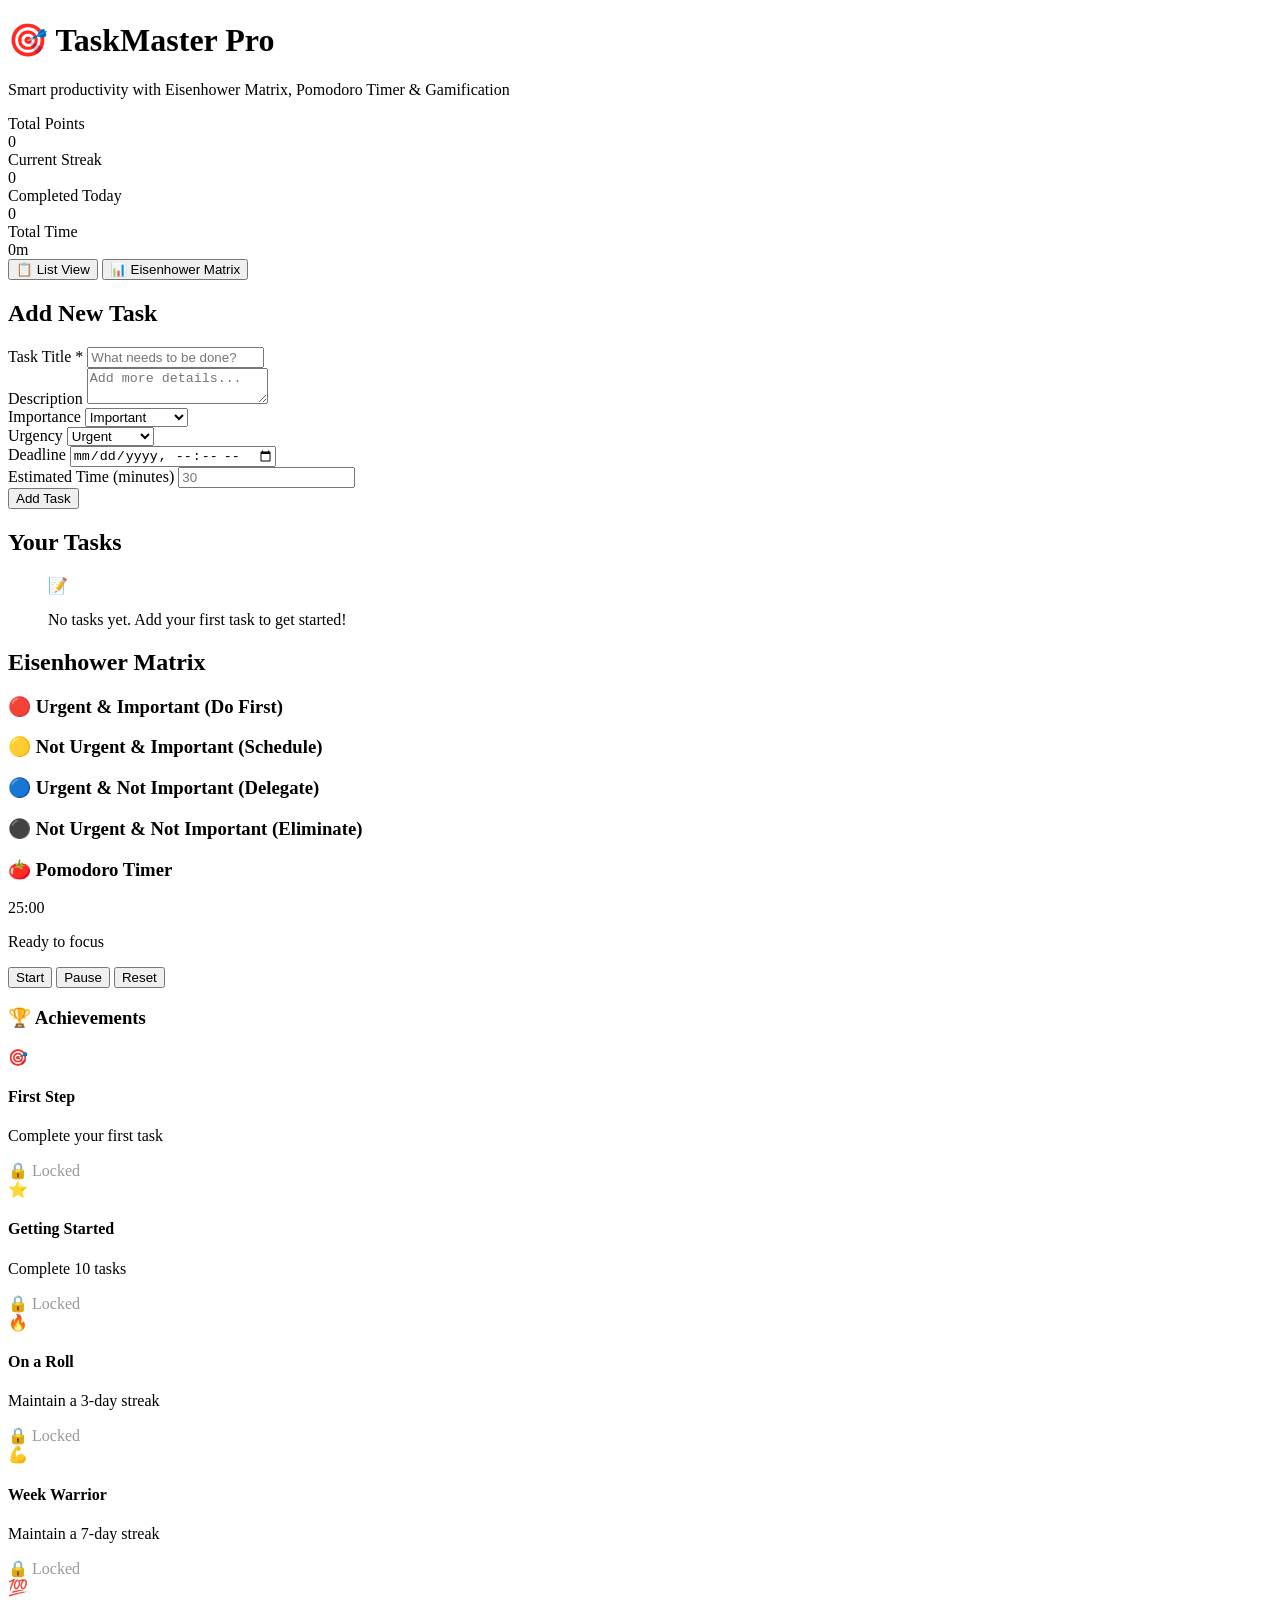
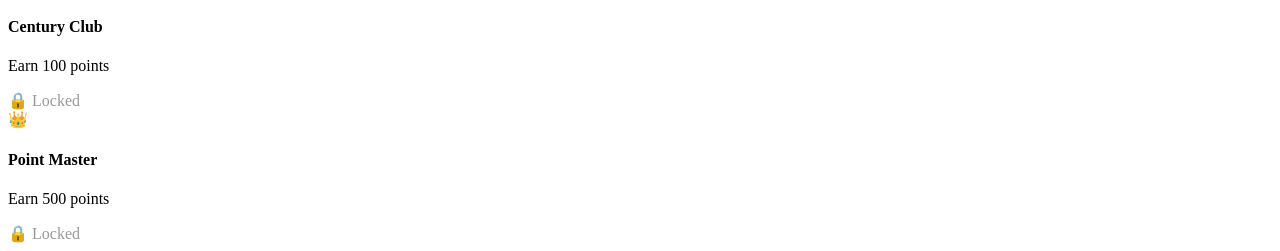
==== index.html @ 8b09146c "Rename Index.html to index.html" ====
<!DOCTYPE html>
<html lang="en">
<head>
    <meta charset="UTF-8">
    <meta name="viewport" content="width=device-width, initial-scale=1.0">
    <title>TaskMaster Pro - Smart To-Do List</title>
    <link rel="stylesheet" href="styles.css">
</head>
<body>
    <div class="container">
        <header>
            <h1>🎯 TaskMaster Pro</h1>
            <p>Smart productivity with Eisenhower Matrix, Pomodoro Timer & Gamification</p>
            
            <div class="stats-bar">
                <div class="stat-card">
                    <div class="stat-label">Total Points</div>
                    <div class="stat-value" id="totalPoints">0</div>
                </div>
                <div class="stat-card">
                    <div class="stat-label">Current Streak</div>
                    <div class="stat-value" id="currentStreak">0</div>
                </div>
                <div class="stat-card">
                    <div class="stat-label">Completed Today</div>
                    <div class="stat-value" id="completedToday">0</div>
                </div>
                <div class="stat-card">
                    <div class="stat-label">Total Time</div>
                    <div class="stat-value" id="totalTime">0h</div>
                </div>
            </div>

            <div class="view-tabs">
                <button class="tab-btn active" data-view="list">📋 List View</button>
                <button class="tab-btn" data-view="matrix">📊 Eisenhower Matrix</button>
            </div>
        </header>

        <div class="main-content">
            <div class="task-section">
                <div class="add-task-form">
                    <h2>Add New Task</h2>
                    <form id="taskForm">
                        <div class="form-group">
                            <label for="taskTitle">Task Title *</label>
                            <input type="text" id="taskTitle" required placeholder="What needs to be done?">
                        </div>

                        <div class="form-group">
                            <label for="taskDescription">Description</label>
                            <textarea id="taskDescription" placeholder="Add more details..."></textarea>
                        </div>

                        <div class="priority-urgency-grid">
                            <div class="form-group">
                                <label for="taskImportance">Importance</label>
                                <select id="taskImportance" required>
                                    <option value="important">Important</option>
                                    <option value="not-important">Not Important</option>
                                </select>
                            </div>

                            <div class="form-group">
                                <label for="taskUrgency">Urgency</label>
                                <select id="taskUrgency" required>
                                    <option value="urgent">Urgent</option>
                                    <option value="not-urgent">Not Urgent</option>
                                </select>
                            </div>
                        </div>

                        <div class="form-group">
                            <label for="taskDeadline">Deadline</label>
                            <input type="datetime-local" id="taskDeadline">
                        </div>

                        <div class="form-group">
                            <label for="taskEstimate">Estimated Time (minutes)</label>
                            <input type="number" id="taskEstimate" min="5" step="5" placeholder="30">
                        </div>

                        <button type="submit" class="btn btn-primary">Add Task</button>
                    </form>
                </div>

                <!-- List View -->
                <div class="view-section active" id="listView">
                    <h2>Your Tasks</h2>
                    <ul class="task-list" id="taskList"></ul>
                </div>

                <!-- Matrix View -->
                <div class="view-section" id="matrixView">
                    <h2>Eisenhower Matrix</h2>
                    <div class="matrix-grid">
                        <div class="matrix-quadrant quadrant-urgent-important">
                            <h3>🔴 Urgent & Important (Do First)</h3>
                            <ul class="task-list" id="urgentImportant"></ul>
                        </div>
                        <div class="matrix-quadrant quadrant-not-urgent-important">
                            <h3>🟡 Not Urgent & Important (Schedule)</h3>
                            <ul class="task-list" id="notUrgentImportant"></ul>
                        </div>
                        <div class="matrix-quadrant quadrant-urgent-not-important">
                            <h3>🔵 Urgent & Not Important (Delegate)</h3>
                            <ul class="task-list" id="urgentNotImportant"></ul>
                        </div>
                        <div class="matrix-quadrant quadrant-not-urgent-not-important">
                            <h3>⚫ Not Urgent & Not Important (Eliminate)</h3>
                            <ul class="task-list" id="notUrgentNotImportant"></ul>
                        </div>
                    </div>
                </div>
            </div>

            <div class="sidebar">
                <!-- Pomodoro Timer -->
                <div class="pomodoro-timer">
                    <h3>🍅 Pomodoro Timer</h3>
                    <div class="timer-display" id="timerDisplay">25:00</div>
                    <p id="timerStatus">Ready to focus</p>
                    <div class="timer-controls">
                        <button class="btn" id="startTimer">Start</button>
                        <button class="btn" id="pauseTimer">Pause</button>
                        <button class="btn" id="resetTimer">Reset</button>
                    </div>
                </div>

                <!-- Achievements -->
                <div class="achievements">
                    <h3>🏆 Achievements</h3>
                    <div id="achievementsList"></div>
                </div>
            </div>
        </div>
    </div>

    <script src="script.js"></script>
</body>
</html>
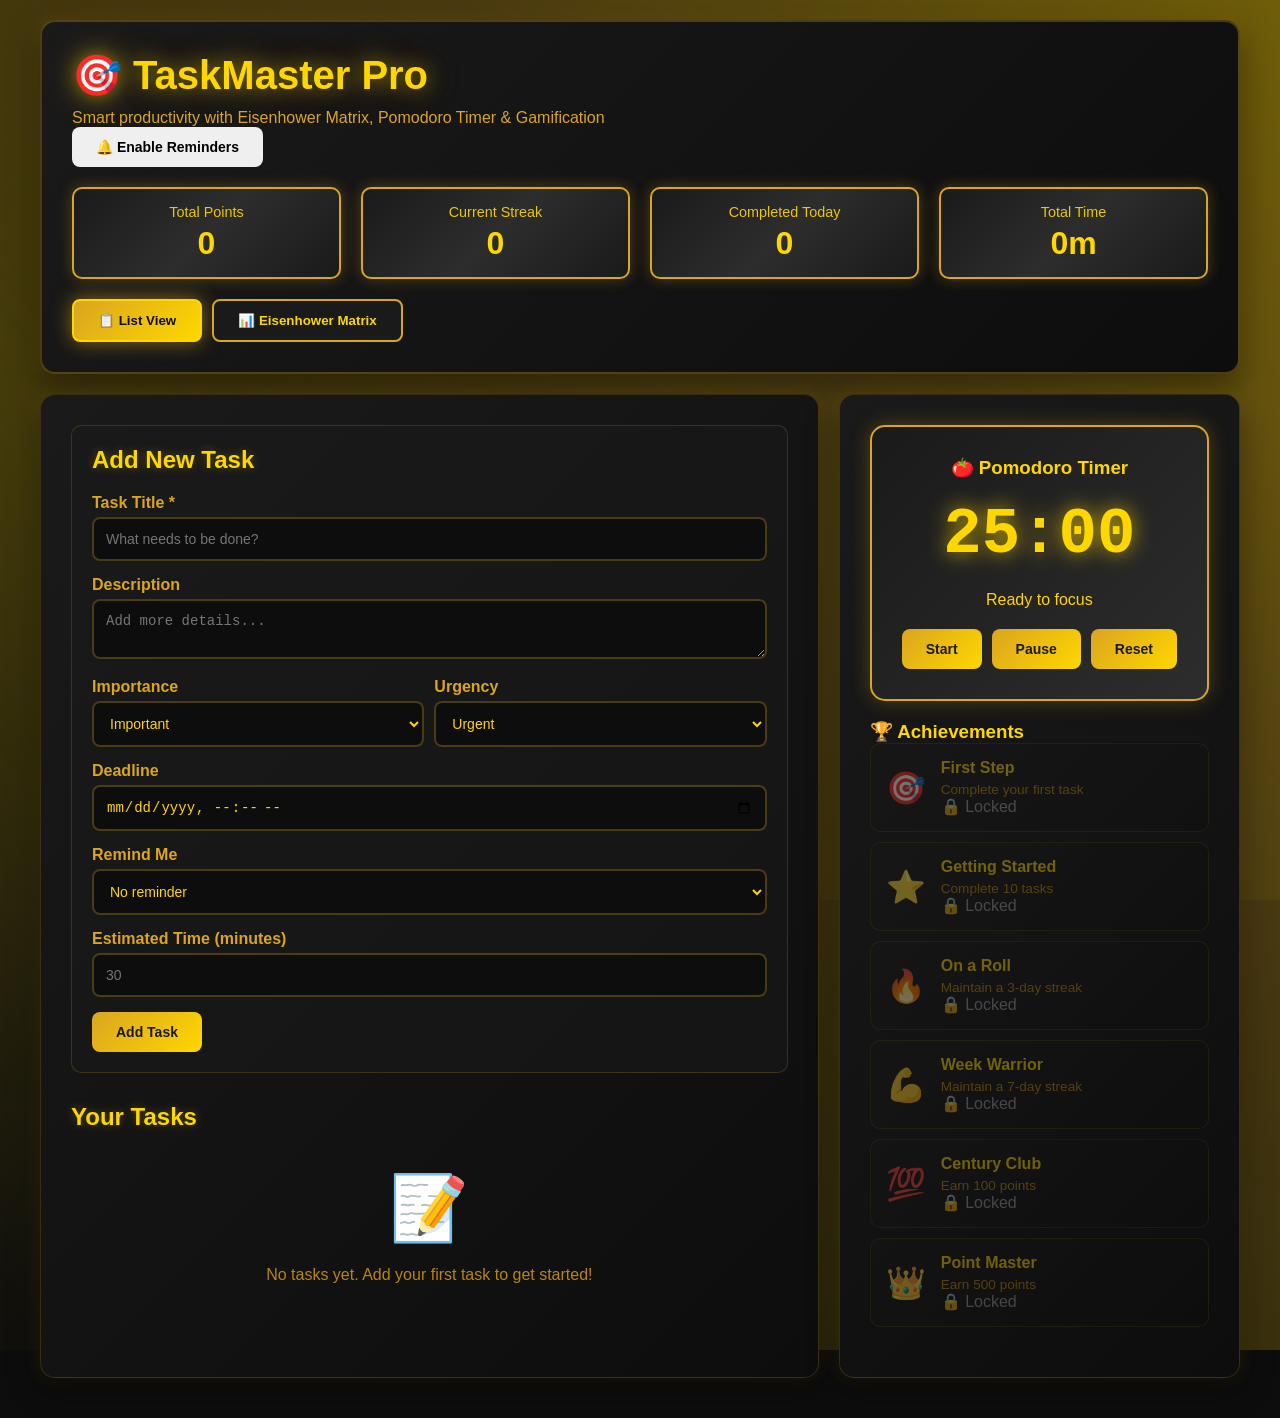
==== commit ac5dae62: "Add notification button and reminder options Added a button for enabling notifications and a dropdow" ====
--- a/index.html
+++ b/index.html
@@ -11,7 +11,9 @@
         <header>
             <h1>🎯 TaskMaster Pro</h1>
             <p>Smart productivity with Eisenhower Matrix, Pomodoro Timer & Gamification</p>
-            
+
+            <button type="button" id="enableNotifications" class="btn btn-notify">🔔 Enable Reminders</button>
+
             <div class="stats-bar">
                 <div class="stat-card">
                     <div class="stat-label">Total Points</div>
@@ -73,6 +75,18 @@
                         <div class="form-group">
                             <label for="taskDeadline">Deadline</label>
                             <input type="datetime-local" id="taskDeadline">
+                        </div>
+
+                        <div class="form-group">
+                            <label for="taskReminder">Remind Me</label>
+                            <select id="taskReminder">
+                                <option value="0">No reminder</option>
+                                <option value="15">15 minutes before</option>
+                                <option value="30">30 minutes before</option>
+                                <option value="60">1 hour before</option>
+                                <option value="180">3 hours before</option>
+                                <option value="1440">1 day before</option>
+                            </select>
                         </div>
 
                         <div class="form-group">
@@ -139,4 +153,3 @@
     <script src="script.js"></script>
 </body>
 </html>
-  
--- a/styles.css
+++ b/styles.css
@@ -0,0 +1,570 @@
+    /* ===== RESET & BASE STYLES ===== */
+* {
+    margin: 0;
+    padding: 0;
+    box-sizing: border-box;
+}
+
+body {
+    font-family: 'Segoe UI', Tahoma, Geneva, Verdana, sans-serif;
+    background: #0d0d0d;
+    min-height: 100vh;
+    padding: 20px;
+    position: relative;
+    overflow-x: hidden;
+}
+
+body::before {
+    content: '';
+    position: fixed;
+    top: -50%;
+    left: -50%;
+    width: 200%;
+    height: 200%;
+    background: 
+        linear-gradient(45deg, transparent 35%, rgba(255, 215, 0, 0.15) 40%, rgba(218, 165, 32, 0.25) 45%, rgba(255, 215, 0, 0.35) 50%, rgba(218, 165, 32, 0.25) 55%, rgba(255, 215, 0, 0.15) 60%, transparent 65%),
+        linear-gradient(-45deg, transparent 35%, rgba(184, 134, 11, 0.15) 40%, rgba(218, 165, 32, 0.25) 45%, rgba(255, 223, 0, 0.3) 50%, rgba(218, 165, 32, 0.25) 55%, rgba(184, 134, 11, 0.15) 60%, transparent 65%),
+        radial-gradient(circle at 20% 50%, rgba(255, 215, 0, 0.1) 0%, transparent 50%),
+        radial-gradient(circle at 80% 50%, rgba(218, 165, 32, 0.1) 0%, transparent 50%);
+    background-size: 400% 400%, 400% 400%, 100% 100%, 100% 100%;
+    animation: goldStreaks 25s ease-in-out infinite;
+    pointer-events: none;
+    z-index: 0;
+}
+
+body::after {
+    content: '';
+    position: fixed;
+    top: 0;
+    left: 0;
+    width: 100%;
+    height: 100%;
+    background: 
+        linear-gradient(90deg, transparent 0%, rgba(255, 215, 0, 0.05) 50%, transparent 100%);
+    background-size: 200% 100%;
+    animation: shimmer 8s ease-in-out infinite;
+    pointer-events: none;
+    z-index: 0;
+}
+
+@keyframes shimmer {
+    0%, 100% {
+        background-position: -200% 0;
+    }
+    50% {
+        background-position: 200% 0;
+    }
+}
+
+@keyframes goldStreaks {
+    0% {
+        background-position: 0% 0%, 100% 100%, 0% 0%, 100% 100%;
+    }
+    25% {
+        background-position: 50% 50%, 50% 50%, 0% 0%, 100% 100%;
+    }
+    50% {
+        background-position: 100% 100%, 0% 0%, 0% 0%, 100% 100%;
+    }
+    75% {
+        background-position: 50% 50%, 50% 50%, 0% 0%, 100% 100%;
+    }
+    100% {
+        background-position: 0% 0%, 100% 100%, 0% 0%, 100% 100%;
+    }
+}
+
+.container {
+    position: relative;
+    z-index: 1;
+}
+
+.container {
+    max-width: 1200px;
+    margin: 0 auto;
+}
+
+header {
+    background: linear-gradient(135deg, #1a1a1a 0%, #0d0d0d 100%);
+    padding: 30px;
+    border-radius: 15px;
+    margin-bottom: 20px;
+    box-shadow: 0 10px 30px rgba(0, 0, 0, 0.5), 0 0 20px rgba(218, 165, 32, 0.2);
+    border: 2px solid rgba(218, 165, 32, 0.3);
+}
+
+h1 {
+    color: #FFD700;
+    font-size: 2.5rem;
+    margin-bottom: 10px;
+    text-shadow: 0 0 20px rgba(255, 215, 0, 0.5), 0 0 40px rgba(218, 165, 32, 0.3);
+}
+
+header > p {
+    color: #DAA520;
+}
+
+.stats-bar {
+    display: flex;
+    gap: 20px;
+    margin-top: 20px;
+    flex-wrap: wrap;
+}
+
+.stat-card {
+    background: linear-gradient(135deg, #1a1a1a 0%, #2d2d2d 50%, #1a1a1a 100%);
+    border: 2px solid #DAA520;
+    color: #FFD700;
+    padding: 15px 25px;
+    border-radius: 10px;
+    flex: 1;
+    min-width: 150px;
+    text-align: center;
+    box-shadow: 0 0 15px rgba(218, 165, 32, 0.3);
+}
+
+.stat-label {
+    font-size: 0.9rem;
+    opacity: 0.9;
+    margin-bottom: 5px;
+}
+
+.stat-value {
+    font-size: 2rem;
+    font-weight: bold;
+}
+
+.view-tabs {
+    display: flex;
+    gap: 10px;
+    margin-top: 20px;
+    flex-wrap: wrap;
+}
+
+.tab-btn {
+    padding: 12px 24px;
+    border: 2px solid #DAA520;
+    background: #1a1a1a;
+    color: #FFD700;
+    border-radius: 8px;
+    cursor: pointer;
+    font-weight: bold;
+    transition: all 0.3s;
+}
+
+.tab-btn.active {
+    background: linear-gradient(135deg, #DAA520 0%, #FFD700 100%);
+    color: #0d0d0d;
+    box-shadow: 0 0 20px rgba(218, 165, 32, 0.6);
+    border-color: #FFD700;
+}
+
+.main-content {
+    display: grid;
+    grid-template-columns: 2fr 1fr;
+    gap: 20px;
+    margin-bottom: 20px;
+}
+
+.task-section {
+    background: linear-gradient(135deg, #1a1a1a 0%, #0d0d0d 100%);
+    padding: 30px;
+    border-radius: 15px;
+    box-shadow: 0 10px 30px rgba(0, 0, 0, 0.5), 0 0 20px rgba(218, 165, 32, 0.15);
+    border: 1px solid rgba(218, 165, 32, 0.2);
+}
+
+.task-section h2 {
+    color: #FFD700;
+    text-shadow: 0 0 10px rgba(255, 215, 0, 0.3);
+}
+
+.sidebar {
+    background: linear-gradient(135deg, #1a1a1a 0%, #0d0d0d 100%);
+    padding: 30px;
+    border-radius: 15px;
+    box-shadow: 0 10px 30px rgba(0, 0, 0, 0.5), 0 0 20px rgba(218, 165, 32, 0.15);
+    border: 1px solid rgba(218, 165, 32, 0.2);
+}
+
+.sidebar h3 {
+    color: #FFD700;
+}
+
+.add-task-form {
+    margin-bottom: 30px;
+    padding: 20px;
+    background: rgba(26, 26, 26, 0.5);
+    border-radius: 10px;
+    border: 1px solid rgba(218, 165, 32, 0.2);
+}
+
+.add-task-form h2 {
+    color: #FFD700;
+    margin-bottom: 20px;
+}
+
+.form-group {
+    margin-bottom: 15px;
+}
+
+label {
+    display: block;
+    margin-bottom: 5px;
+    color: #DAA520;
+    font-weight: 600;
+}
+
+input[type="text"],
+input[type="datetime-local"],
+input[type="number"],
+select,
+textarea {
+    width: 100%;
+    padding: 12px;
+    border: 2px solid rgba(218, 165, 32, 0.3);
+    border-radius: 8px;
+    font-size: 14px;
+    transition: all 0.3s;
+    background: #0d0d0d;
+    color: #FFD700;
+}
+
+input:focus,
+select:focus,
+textarea:focus {
+    outline: none;
+    border-color: #DAA520;
+    box-shadow: 0 0 10px rgba(218, 165, 32, 0.3);
+}
+
+textarea {
+    resize: vertical;
+    min-height: 60px;
+}
+
+.priority-urgency-grid {
+    display: grid;
+    grid-template-columns: 1fr 1fr;
+    gap: 10px;
+}
+
+.btn {
+    padding: 12px 24px;
+    border: none;
+    border-radius: 8px;
+    cursor: pointer;
+    font-weight: bold;
+    transition: all 0.3s;
+    font-size: 14px;
+}
+
+.btn-primary {
+    background: linear-gradient(135deg, #DAA520 0%, #FFD700 100%);
+    color: #1a1a1a;
+    font-weight: bold;
+}
+
+.btn-primary:hover {
+    transform: translateY(-2px);
+    box-shadow: 0 5px 20px rgba(218, 165, 32, 0.5);
+}
+
+.btn-secondary {
+    background: #6c757d;
+    color: white;
+}
+
+.btn-danger {
+    background: #dc3545;
+    color: white;
+}
+
+.btn-success {
+    background: #28a745;
+    color: white;
+}
+
+.task-list {
+    list-style: none;
+}
+
+.task-item {
+    background: linear-gradient(135deg, rgba(26, 26, 26, 0.8) 0%, rgba(13, 13, 13, 0.8) 100%);
+    padding: 20px;
+    margin-bottom: 15px;
+    border-radius: 10px;
+    border-left: 4px solid #DAA520;
+    transition: all 0.3s;
+    animation: slideIn 0.3s;
+    border: 1px solid rgba(218, 165, 32, 0.2);
+}
+
+@keyframes slideIn {
+    from {
+        opacity: 0;
+        transform: translateX(-20px);
+    }
+    to {
+        opacity: 1;
+        transform: translateX(0);
+    }
+}
+
+.task-item:hover {
+    box-shadow: 0 5px 20px rgba(218, 165, 32, 0.3);
+    transform: translateX(5px);
+    border-color: rgba(218, 165, 32, 0.4);
+}
+
+.task-item.completed {
+    opacity: 0.7;
+    background: linear-gradient(135deg, rgba(40, 167, 69, 0.2) 0%, rgba(26, 26, 26, 0.8) 100%);
+    border-left-color: #28a745;
+}
+
+.task-item.overdue {
+    border-left-color: #dc3545;
+    background: linear-gradient(135deg, rgba(220, 53, 69, 0.2) 0%, rgba(26, 26, 26, 0.8) 100%);
+}
+
+.task-header {
+    display: flex;
+    justify-content: space-between;
+    align-items: start;
+    margin-bottom: 10px;
+}
+
+.task-title {
+    font-size: 1.2rem;
+    font-weight: bold;
+    color: #FFD700;
+    flex: 1;
+}
+
+.task-title.completed {
+    text-decoration: line-through;
+    color: #999;
+}
+
+.task-badges {
+    display: flex;
+    gap: 5px;
+    flex-wrap: wrap;
+}
+
+.badge {
+    padding: 4px 10px;
+    border-radius: 12px;
+    font-size: 0.75rem;
+    font-weight: bold;
+}
+
+.badge-urgent {
+    background: #8B0000;
+    color: #FFD700;
+    border: 1px solid #FFD700;
+}
+
+.badge-important {
+    background: #DAA520;
+    color: #1a1a1a;
+}
+
+.badge-time {
+    background: #2d2d2d;
+    color: #DAA520;
+    border: 1px solid #DAA520;
+}
+
+.task-description {
+    color: #B8860B;
+    margin-bottom: 10px;
+    font-size: 0.9rem;
+}
+
+.task-meta {
+    display: flex;
+    gap: 15px;
+    font-size: 0.85rem;
+    color: #B8860B;
+    margin-bottom: 10px;
+}
+
+.task-actions {
+    display: flex;
+    gap: 10px;
+    margin-top: 15px;
+}
+
+.task-actions button {
+    padding: 8px 16px;
+    font-size: 0.85rem;
+}
+
+/* Eisenhower Matrix */
+.matrix-grid {
+    display: grid;
+    grid-template-columns: 1fr 1fr;
+    gap: 20px;
+    margin-top: 20px;
+}
+
+.matrix-quadrant {
+    background: linear-gradient(135deg, rgba(26, 26, 26, 0.6) 0%, rgba(13, 13, 13, 0.6) 100%);
+    padding: 20px;
+    border-radius: 10px;
+    min-height: 300px;
+}
+
+.matrix-quadrant h3 {
+    margin-bottom: 15px;
+    color: #FFD700;
+    font-size: 1.1rem;
+}
+
+.matrix-quadrant p {
+    color: #B8860B;
+}
+
+.quadrant-urgent-important {
+    border: 3px solid #dc3545;
+}
+
+.quadrant-not-urgent-important {
+    border: 3px solid #ffc107;
+}
+
+.quadrant-urgent-not-important {
+    border: 3px solid #17a2b8;
+}
+
+.quadrant-not-urgent-not-important {
+    border: 3px solid #6c757d;
+}
+
+/* Pomodoro Timer */
+.pomodoro-timer {
+    text-align: center;
+    padding: 30px;
+    background: linear-gradient(135deg, #1a1a1a 0%, #2d2d2d 100%);
+    border: 2px solid #DAA520;
+    color: #FFD700;
+    border-radius: 15px;
+    margin-bottom: 20px;
+    box-shadow: 0 0 20px rgba(218, 165, 32, 0.3);
+}
+
+.timer-display {
+    font-size: 4rem;
+    font-weight: bold;
+    margin: 20px 0;
+    font-family: 'Courier New', monospace;
+    text-shadow: 0 0 20px rgba(255, 215, 0, 0.8);
+}
+
+.timer-controls {
+    display: flex;
+    gap: 10px;
+    justify-content: center;
+    margin-top: 20px;
+}
+
+.timer-controls button {
+    background: linear-gradient(135deg, #DAA520 0%, #FFD700 100%);
+    color: #1a1a1a;
+    font-weight: bold;
+    border: none;
+}
+
+.timer-controls button:hover {
+    box-shadow: 0 0 15px rgba(218, 165, 32, 0.5);
+}
+
+/* Achievements */
+.achievements {
+    margin-bottom: 20px;
+}
+
+.achievement-item {
+    display: flex;
+    align-items: center;
+    gap: 15px;
+    padding: 15px;
+    background: linear-gradient(135deg, rgba(26, 26, 26, 0.6) 0%, rgba(13, 13, 13, 0.6) 100%);
+    border-radius: 10px;
+    margin-bottom: 10px;
+    border: 1px solid rgba(218, 165, 32, 0.2);
+}
+
+.achievement-icon {
+    font-size: 2rem;
+}
+
+.achievement-info h4 {
+    color: #FFD700;
+    margin-bottom: 5px;
+}
+
+.achievement-info p {
+    color: #B8860B;
+    font-size: 0.85rem;
+}
+
+.achievement-info span {
+    color: #DAA520;
+}
+
+.achievement-locked {
+    opacity: 0.4;
+}
+
+.progress-bar {
+    width: 100%;
+    height: 8px;
+    background: rgba(26, 26, 26, 0.8);
+    border-radius: 4px;
+    overflow: hidden;
+    margin-top: 10px;
+    border: 1px solid rgba(218, 165, 32, 0.2);
+}
+
+.progress-fill {
+    height: 100%;
+    background: linear-gradient(90deg, #DAA520 0%, #FFD700 100%);
+    transition: width 0.3s;
+    box-shadow: 0 0 10px rgba(218, 165, 32, 0.5);
+}
+
+.view-section {
+    display: none;
+}
+
+.view-section.active {
+    display: block;
+}
+
+@media (max-width: 768px) {
+    .main-content {
+        grid-template-columns: 1fr;
+    }
+
+    .matrix-grid {
+        grid-template-columns: 1fr;
+    }
+
+    .stats-bar {
+        flex-direction: column;
+    }
+}
+
+.empty-state {
+    text-align: center;
+    padding: 40px;
+    color: #B8860B;
+}
+
+.empty-state-icon {
+    font-size: 4rem;
+    margin-bottom: 20px;
+  
